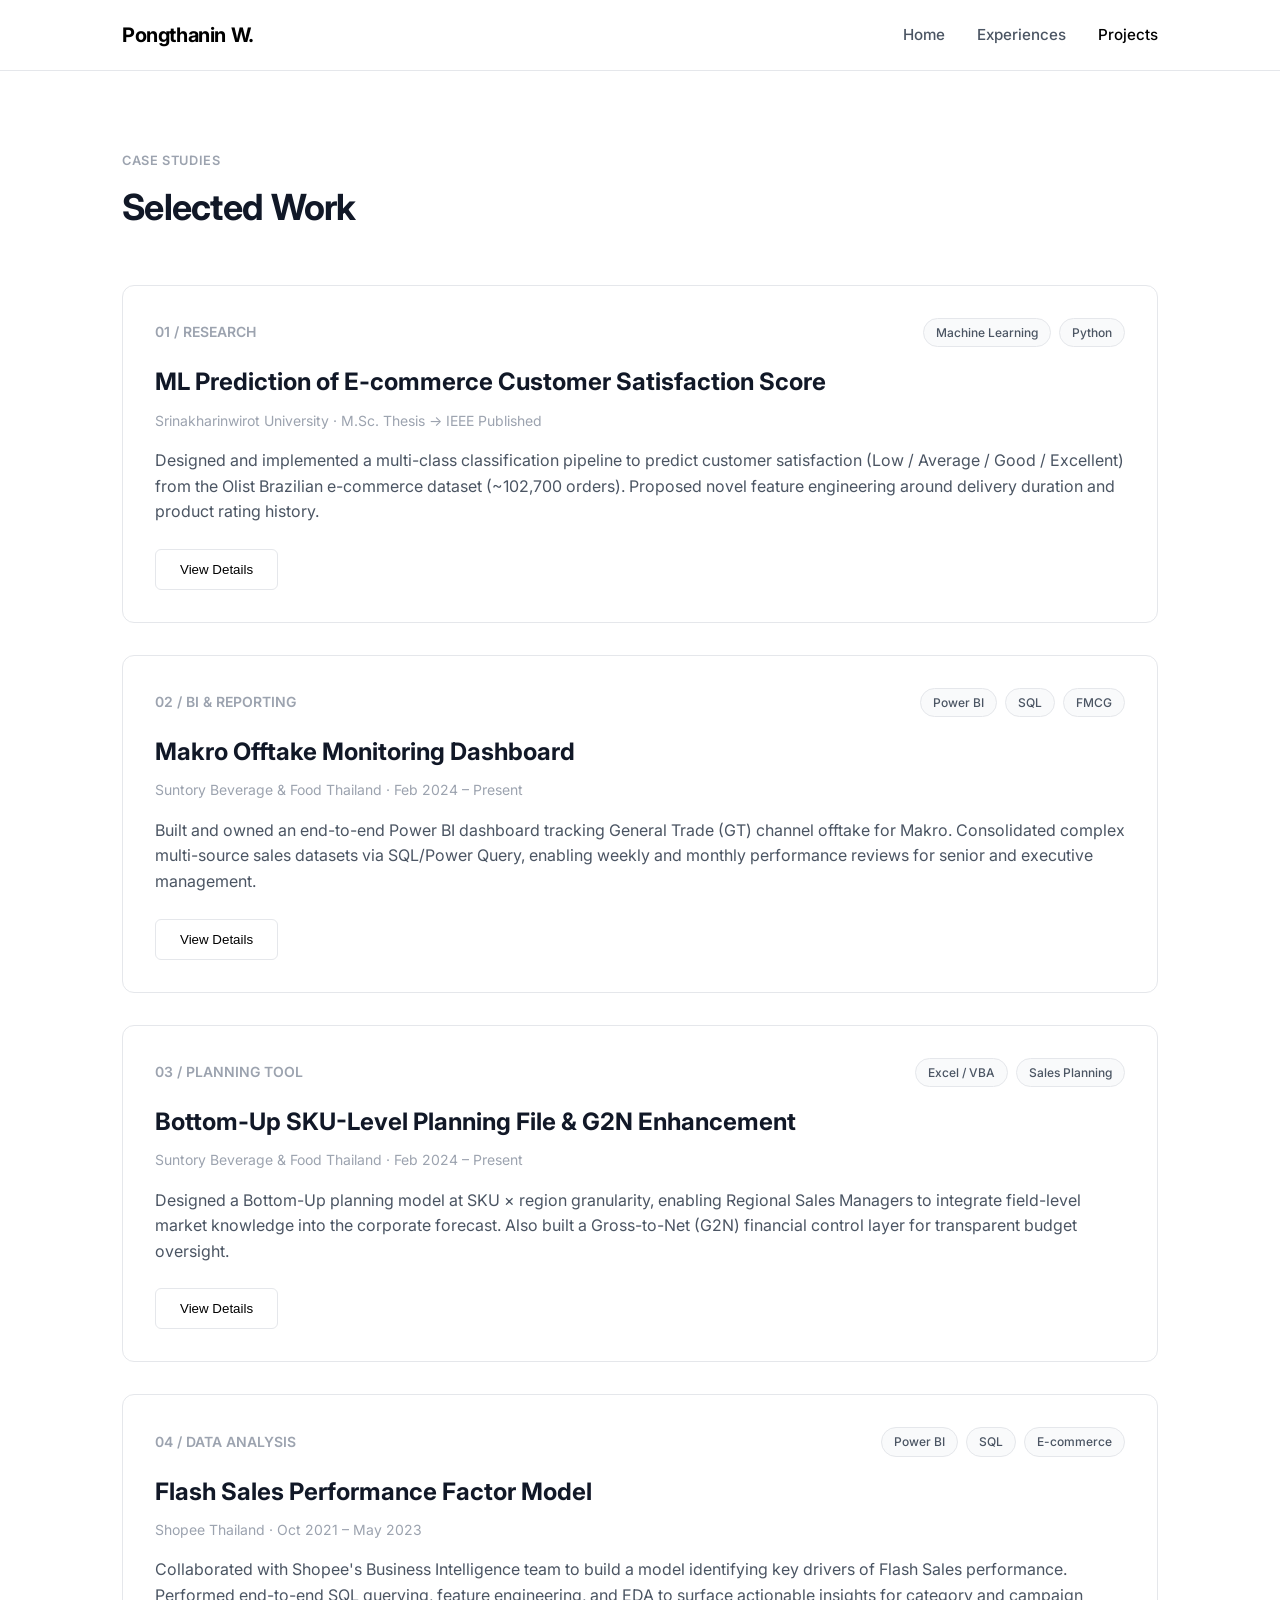
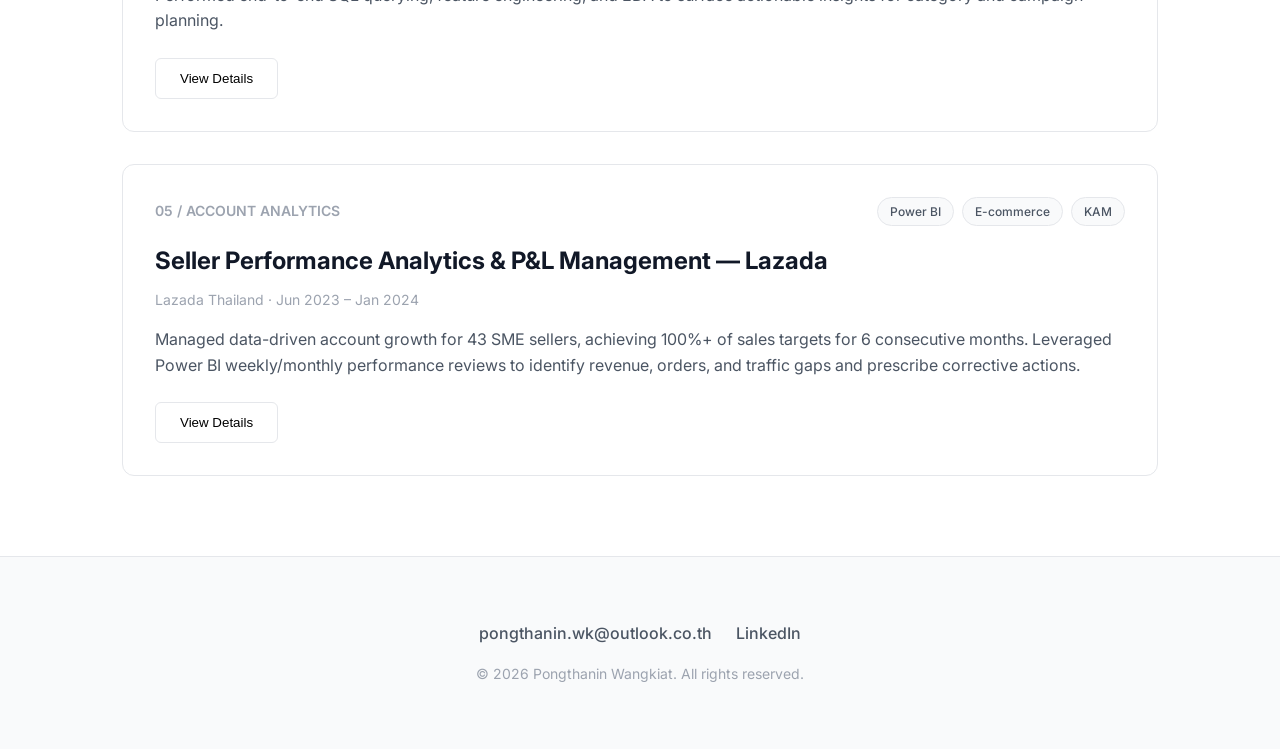
==== projects.html @ 5fe7cf6e "Add files via upload" ====
<!DOCTYPE html>
<html lang="en">
<head>
  <meta charset="UTF-8">
  <meta name="viewport" content="width=device-width, initial-scale=1.0">
  <title>Projects — Pongthanin Wangkiat</title>
  <link rel="stylesheet" href="style.css">
  <style>
    /* Expand/Collapse specific to this page */
    .card-detail {
      display: none;
      border-top: 1px solid var(--border-color);
      padding-top: 1.5rem;
      margin-top: 1.5rem;
      animation: fadeDown 0.3s ease;
    }
    
    .card-detail.open {
      display: block;
    }
    
    @keyframes fadeDown {
      from { opacity: 0; transform: translateY(-10px); }
      to { opacity: 1; transform: translateY(0); }
    }
  </style>
</head>
<body>
  
  <div id="header-container"></div>

  <main class="container">
    <section>
      <span class="section-tag">Case Studies</span>
      <h1 class="section-title">Selected Work</h1>
      
      <div class="grid">
        
        <!-- PROJECT 1 -->
        <div class="card">
          <div class="project-meta">
            <span class="project-number">01 / RESEARCH</span>
            <div class="project-tags">
              <span class="tag">Machine Learning</span>
              <span class="tag">Python</span>
            </div>
          </div>
          <h2 class="project-title">ML Prediction of E-commerce Customer Satisfaction Score</h2>
          <div class="project-subtitle">Srinakharinwirot University · M.Sc. Thesis → IEEE Published</div>
          <p class="project-desc">
            Designed and implemented a multi-class classification pipeline to predict customer satisfaction (Low / Average / Good / Excellent) from the Olist Brazilian e-commerce dataset (~102,700 orders). Proposed novel feature engineering around delivery duration and product rating history.
          </p>
          <button class="btn btn-outline" onclick="toggleProject(this)">View Details</button>
          
          <div class="card-detail">
            <div class="project-metrics">
              <div>
                <div class="metric-label">Best Model — RF Macro F1</div>
                <div class="metric-val">0.32</div>
              </div>
              <div>
                <div class="metric-label">RF Recall — Low Class</div>
                <div class="metric-val">0.43</div>
              </div>
              <div>
                <div class="metric-label">Dataset Size</div>
                <div class="metric-val">102K</div>
              </div>
            </div>
            <ul class="bullet-list">
              <li>Engineered delivery performance, seller & product rating mean/SD features from scratch — top 4 features in RF importance ranking</li>
              <li>Compared RF, K-NN, and Logistic Regression against a baseline (average product rating) — RF outperformed all in every metric</li>
              <li>Applied SMOTE oversampling + RandomUnderSampler + GridSearchCV (StratifiedKFold n=5) to handle severe class imbalance</li>
              <li>Prevented data leakage by computing rating features on train set only, then mapping to test set by seller/product ID</li>
              <li>Published in IEEE; research cited as evidence that delivery duration + rating score are primary satisfaction drivers</li>
            </ul>
          </div>
        </div>

        <!-- PROJECT 2 -->
        <div class="card">
          <div class="project-meta">
            <span class="project-number">02 / BI & REPORTING</span>
            <div class="project-tags">
              <span class="tag">Power BI</span>
              <span class="tag">SQL</span>
              <span class="tag">FMCG</span>
            </div>
          </div>
          <h2 class="project-title">Makro Offtake Monitoring Dashboard</h2>
          <div class="project-subtitle">Suntory Beverage & Food Thailand · Feb 2024 – Present</div>
          <p class="project-desc">
            Built and owned an end-to-end Power BI dashboard tracking General Trade (GT) channel offtake for Makro. Consolidated complex multi-source sales datasets via SQL/Power Query, enabling weekly and monthly performance reviews for senior and executive management.
          </p>
          <button class="btn btn-outline" onclick="toggleProject(this)">View Details</button>
          
          <div class="card-detail">
            <div class="project-metrics">
              <div>
                <div class="metric-label">Forecast Accuracy (Lag 3)</div>
                <div class="metric-val">80.8%</div>
              </div>
              <div>
                <div class="metric-label">Forecast Bias</div>
                <div class="metric-val">−0.94%</div>
              </div>
              <div>
                <div class="metric-label">OSA Improvement</div>
                <div class="metric-val">+4.7pt</div>
              </div>
            </div>
            <ul class="bullet-list">
              <li>Automated SQL/Power Query pipelines to replace manual Excel consolidation, reducing data preparation time significantly</li>
              <li>Dashboard used by Regional Sales Managers to identify offtake gaps and adjust promotional spend in near real-time</li>
              <li>Integrated forecast accuracy and bias KPIs aligned to the 365 promotion calendar and corporate targets</li>
              <li>Bridged sales forecasting with supply chain planning, directly lifting On-Shelf Availability by 4.7 percentage points</li>
            </ul>
          </div>
        </div>

        <!-- PROJECT 3 -->
        <div class="card">
          <div class="project-meta">
            <span class="project-number">03 / PLANNING TOOL</span>
            <div class="project-tags">
              <span class="tag">Excel / VBA</span>
              <span class="tag">Sales Planning</span>
            </div>
          </div>
          <h2 class="project-title">Bottom-Up SKU-Level Planning File & G2N Enhancement</h2>
          <div class="project-subtitle">Suntory Beverage & Food Thailand · Feb 2024 – Present</div>
          <p class="project-desc">
            Designed a Bottom-Up planning model at SKU × region granularity, enabling Regional Sales Managers to integrate field-level market knowledge into the corporate forecast. Also built a Gross-to-Net (G2N) financial control layer for transparent budget oversight.
          </p>
          <button class="btn btn-outline" onclick="toggleProject(this)">View Details</button>
          
          <div class="card-detail">
            <div class="project-metrics">
              <div>
                <div class="metric-label">Scope</div>
                <div class="metric-val">7+</div>
              </div>
              <div>
                <div class="metric-label">Award</div>
                <div class="metric-val">Q3 '24</div>
              </div>
            </div>
            <ul class="bullet-list">
              <li>Replaced manual multi-step Excel processes used by 10+ Regional Managers with a structured, error-resistant planning file</li>
              <li>G2N enhancement provided CFO-level visibility into trade spend, promotional discounts, and net revenue by account</li>
              <li>Standardized the annual and monthly planning cycle cadence across the entire GT commercial team</li>
              <li>Won Best Head Office Support award (Sales Operations & Capability department, Q3 2024) for impact delivered</li>
            </ul>
          </div>
        </div>

        <!-- PROJECT 4 -->
        <div class="card">
          <div class="project-meta">
            <span class="project-number">04 / DATA ANALYSIS</span>
            <div class="project-tags">
              <span class="tag">Power BI</span>
              <span class="tag">SQL</span>
              <span class="tag">E-commerce</span>
            </div>
          </div>
          <h2 class="project-title">Flash Sales Performance Factor Model</h2>
          <div class="project-subtitle">Shopee Thailand · Oct 2021 – May 2023</div>
          <p class="project-desc">
            Collaborated with Shopee's Business Intelligence team to build a model identifying key drivers of Flash Sales performance. Performed end-to-end SQL querying, feature engineering, and EDA to surface actionable insights for category and campaign planning.
          </p>
          <button class="btn btn-outline" onclick="toggleProject(this)">View Details</button>
          
          <div class="card-detail">
            <div class="project-metrics">
              <div>
                <div class="metric-label">Portfolio Managed</div>
                <div class="metric-val">THB 30M</div>
              </div>
              <div>
                <div class="metric-label">AMS Adoption Growth</div>
                <div class="metric-val">+295%</div>
              </div>
            </div>
            <ul class="bullet-list">
              <li>Executed SQL queries on large-scale transaction tables to identify features correlated with Flash Sales GMV uplift</li>
              <li>Applied feature engineering and EDA techniques — identical methodology to academic ML research — in a commercial setting</li>
              <li>Power BI dashboards tracked %GMV, MoM growth, and price grouping for 30 top sellers in the category</li>
              <li>Insights from model directly informed campaign participation strategy and seller negotiation for pricing and assortment</li>
            </ul>
          </div>
        </div>

        <!-- PROJECT 5 -->
        <div class="card">
          <div class="project-meta">
            <span class="project-number">05 / ACCOUNT ANALYTICS</span>
            <div class="project-tags">
              <span class="tag">Power BI</span>
              <span class="tag">E-commerce</span>
              <span class="tag">KAM</span>
            </div>
          </div>
          <h2 class="project-title">Seller Performance Analytics & P&L Management — Lazada</h2>
          <div class="project-subtitle">Lazada Thailand · Jun 2023 – Jan 2024</div>
          <p class="project-desc">
            Managed data-driven account growth for 43 SME sellers, achieving 100%+ of sales targets for 6 consecutive months. Leveraged Power BI weekly/monthly performance reviews to identify revenue, orders, and traffic gaps and prescribe corrective actions.
          </p>
          <button class="btn btn-outline" onclick="toggleProject(this)">View Details</button>
          
          <div class="card-detail">
            <div class="project-metrics">
              <div>
                <div class="metric-label">Sales Target Achievement</div>
                <div class="metric-val">100%+</div>
              </div>
              <div>
                <div class="metric-label">Sellers Managed</div>
                <div class="metric-val">43</div>
              </div>
            </div>
            <ul class="bullet-list">
              <li>Analyzed P&L, revenue, and gross margin per seller; translated complex data into prioritized action plans for account growth</li>
              <li>Used Power BI dashboards to evaluate seller performance weekly and monthly, sharing data-backed recommendations</li>
              <li>Planned YoY growth, campaign adoption, and advertising investment allocations using data-driven approach</li>
              <li>Supported sellers on channel optimization, audience targeting, and budget allocation based on analytical insights</li>
            </ul>
          </div>
        </div>

      </div>
    </section>
  </main>

  <div id="footer-container"></div>

  <script src="script.js"></script>
  <script>
    function toggleProject(btn) {
      const detail = btn.nextElementSibling;
      const isOpen = detail.classList.toggle('open');
      btn.textContent = isOpen ? 'Hide Details' : 'View Details';
    }
  </script>
</body>
</html>
---- style.css ----
@import url('https://fonts.googleapis.com/css2?family=Inter:wght@300;400;500;600;700&display=swap');

:root {
  --bg-color: #ffffff;
  --bg-secondary: #f9fafb;
  --text-primary: #111827;
  --text-secondary: #4b5563;
  --text-muted: #9ca3af;
  --border-color: #e5e7eb;
  --accent-color: #000000;
  --accent-hover: #374151;
  --shadow-sm: 0 1px 2px 0 rgba(0, 0, 0, 0.05);
  --shadow-md: 0 4px 6px -1px rgba(0, 0, 0, 0.1), 0 2px 4px -1px rgba(0, 0, 0, 0.06);
  --shadow-lg: 0 10px 15px -3px rgba(0, 0, 0, 0.1), 0 4px 6px -2px rgba(0, 0, 0, 0.05);
}

* {
  box-sizing: border-box;
  margin: 0;
  padding: 0;
}

body {
  font-family: 'Inter', sans-serif;
  background-color: var(--bg-color);
  color: var(--text-primary);
  line-height: 1.6;
  -webkit-font-smoothing: antialiased;
}

.container {
  max-width: 1100px;
  margin: 0 auto;
  padding: 0 2rem;
}

/* Header */
header {
  border-bottom: 1px solid var(--border-color);
  background-color: rgba(255, 255, 255, 0.9);
  backdrop-filter: blur(8px);
  position: sticky;
  top: 0;
  z-index: 100;
}

nav {
  display: flex;
  justify-content: space-between;
  align-items: center;
  height: 70px;
}

.logo {
  font-weight: 700;
  font-size: 1.25rem;
  text-decoration: none;
  color: var(--accent-color);
  letter-spacing: -0.02em;
}

.nav-links {
  display: flex;
  gap: 2rem;
}

.nav-links a {
  text-decoration: none;
  color: var(--text-secondary);
  font-weight: 500;
  font-size: 0.95rem;
  transition: color 0.2s ease;
}

.nav-links a:hover, .nav-links a.active {
  color: var(--accent-color);
}

/* Base Sections */
section {
  padding: 5rem 0;
}

.section-tag {
  font-size: 0.8rem;
  font-weight: 600;
  text-transform: uppercase;
  letter-spacing: 0.05em;
  color: var(--text-muted);
  margin-bottom: 0.5rem;
  display: block;
}

.section-title {
  font-size: 2.25rem;
  font-weight: 700;
  margin-bottom: 3rem;
  letter-spacing: -0.02em;
}

/* Cards & Layout */
.grid {
  display: grid;
  gap: 2rem;
}

.card {
  background-color: var(--bg-color);
  border: 1px solid var(--border-color);
  border-radius: 12px;
  padding: 2rem;
  transition: transform 0.2s ease, box-shadow 0.2s ease, border-color 0.2s ease;
}

.card:hover {
  transform: translateY(-4px);
  box-shadow: var(--shadow-md);
  border-color: var(--text-muted);
}

/* Utility */
.text-center { text-align: center; }
.mt-2 { margin-top: 0.5rem; }
.mt-4 { margin-top: 1rem; }
.mb-2 { margin-bottom: 0.5rem; }
.mb-4 { margin-bottom: 1rem; }
.mb-8 { margin-bottom: 2rem; }
.text-muted { color: var(--text-muted); }

/* Buttons & Tags */
.btn {
  display: inline-block;
  padding: 0.75rem 1.5rem;
  border-radius: 6px;
  font-weight: 500;
  text-decoration: none;
  transition: all 0.2s ease;
  cursor: pointer;
}

.btn-primary {
  background-color: var(--accent-color);
  color: #ffffff;
  border: 1px solid var(--accent-color);
}

.btn-primary:hover {
  background-color: var(--accent-hover);
  border-color: var(--accent-hover);
}

.btn-outline {
  background-color: transparent;
  color: var(--accent-color);
  border: 1px solid var(--border-color);
}

.btn-outline:hover {
  border-color: var(--accent-color);
  background-color: var(--bg-secondary);
}

.tag {
  display: inline-block;
  padding: 0.25rem 0.75rem;
  border-radius: 9999px;
  background-color: var(--bg-secondary);
  border: 1px solid var(--border-color);
  font-size: 0.75rem;
  font-weight: 500;
  color: var(--text-secondary);
}

/* Hero Section */
.hero {
  padding: 8rem 0;
  text-align: center;
}

.hero h1 {
  font-size: clamp(3rem, 5vw, 4.5rem);
  font-weight: 800;
  letter-spacing: -0.04em;
  margin-bottom: 1.5rem;
  line-height: 1.1;
}

.hero p {
  font-size: 1.125rem;
  color: var(--text-secondary);
  max-width: 600px;
  margin: 0 auto 2.5rem;
}

.stats-grid {
  display: grid;
  grid-template-columns: repeat(auto-fit, minmax(200px, 1fr));
  gap: 1.5rem;
  margin-top: 4rem;
}

.stat-box {
  padding: 2rem;
  background: var(--bg-secondary);
  border-radius: 12px;
  border: 1px solid var(--border-color);
  text-align: center;
}

.stat-num {
  font-size: 2.5rem;
  font-weight: 700;
  color: var(--accent-color);
  line-height: 1;
  margin-bottom: 0.5rem;
}

.stat-label {
  font-size: 0.875rem;
  color: var(--text-secondary);
  font-weight: 500;
}

/* Timeline & Experience */
.timeline {
  display: flex;
  flex-direction: column;
  gap: 2rem;
}

.timeline-item {
  display: flex;
  gap: 1.5rem;
}

.timeline-line {
  display: flex;
  flex-direction: column;
  align-items: center;
}

.timeline-dot {
  width: 12px;
  height: 12px;
  border-radius: 50%;
  background-color: var(--accent-color);
  border: 2px solid var(--bg-color);
  box-shadow: 0 0 0 2px var(--border-color);
}

.timeline-content {
  padding-bottom: 2rem;
  border-bottom: 1px solid var(--border-color);
  flex: 1;
}

.timeline-item:last-child .timeline-content {
  border-bottom: none;
}

.timeline-date {
  font-size: 0.875rem;
  font-weight: 600;
  color: var(--text-muted);
  margin-bottom: 0.5rem;
}

.timeline-title {
  font-size: 1.25rem;
  font-weight: 700;
  color: var(--text-primary);
  margin-bottom: 0.25rem;
}

.timeline-org {
  font-size: 1rem;
  color: var(--text-secondary);
  margin-bottom: 1rem;
}

.bullet-list {
  list-style-type: none;
}

.bullet-list li {
  position: relative;
  padding-left: 1.5rem;
  margin-bottom: 0.5rem;
  color: var(--text-secondary);
}

.bullet-list li::before {
  content: '→';
  position: absolute;
  left: 0;
  color: var(--text-muted);
}

/* Projects */
.project-meta {
  display: flex;
  align-items: center;
  justify-content: space-between;
  margin-bottom: 1rem;
}

.project-number {
  font-size: 0.875rem;
  font-weight: 600;
  color: var(--text-muted);
}

.project-tags {
  display: flex;
  gap: 0.5rem;
  flex-wrap: wrap;
}

.project-title {
  font-size: 1.5rem;
  font-weight: 700;
  margin-bottom: 0.5rem;
}

.project-subtitle {
  font-size: 0.875rem;
  color: var(--text-muted);
  margin-bottom: 1rem;
}

.project-desc {
  color: var(--text-secondary);
  margin-bottom: 1.5rem;
}

.project-metrics {
  display: grid;
  grid-template-columns: repeat(auto-fit, minmax(150px, 1fr));
  gap: 1rem;
  margin-bottom: 1.5rem;
  padding: 1rem;
  background: var(--bg-secondary);
  border-radius: 8px;
}

.metric-label {
  font-size: 0.75rem;
  text-transform: uppercase;
  color: var(--text-muted);
  letter-spacing: 0.05em;
  margin-bottom: 0.25rem;
}

.metric-val {
  font-size: 1.125rem;
  font-weight: 700;
  color: var(--accent-color);
}

/* Skills */
.skill-group {
  margin-bottom: 2rem;
}

.skill-category {
  font-size: 0.875rem;
  font-weight: 600;
  text-transform: uppercase;
  color: var(--text-muted);
  margin-bottom: 1rem;
  border-bottom: 1px solid var(--border-color);
  padding-bottom: 0.5rem;
}

.skill-row {
  display: flex;
  justify-content: space-between;
  align-items: center;
  margin-bottom: 0.75rem;
}

.skill-name {
  font-size: 0.875rem;
  font-weight: 500;
  color: var(--text-secondary);
}

.skill-bar-wrapper {
  width: 50%;
  height: 6px;
  background-color: var(--bg-secondary);
  border-radius: 9999px;
  overflow: hidden;
}

.skill-bar-fill {
  height: 100%;
  background-color: var(--text-muted);
  border-radius: 9999px;
  transition: width 1s ease-in-out;
}

/* Footer */
footer {
  padding: 4rem 0;
  border-top: 1px solid var(--border-color);
  background-color: var(--bg-secondary);
  color: var(--text-secondary);
  text-align: center;
}

.footer-content {
  display: flex;
  flex-direction: column;
  align-items: center;
  gap: 1rem;
}

.footer-social {
  display: flex;
  gap: 1.5rem;
}

.footer-social a {
  color: var(--text-secondary);
  text-decoration: none;
  font-weight: 500;
  transition: color 0.2s ease;
}

.footer-social a:hover {
  color: var(--accent-color);
}
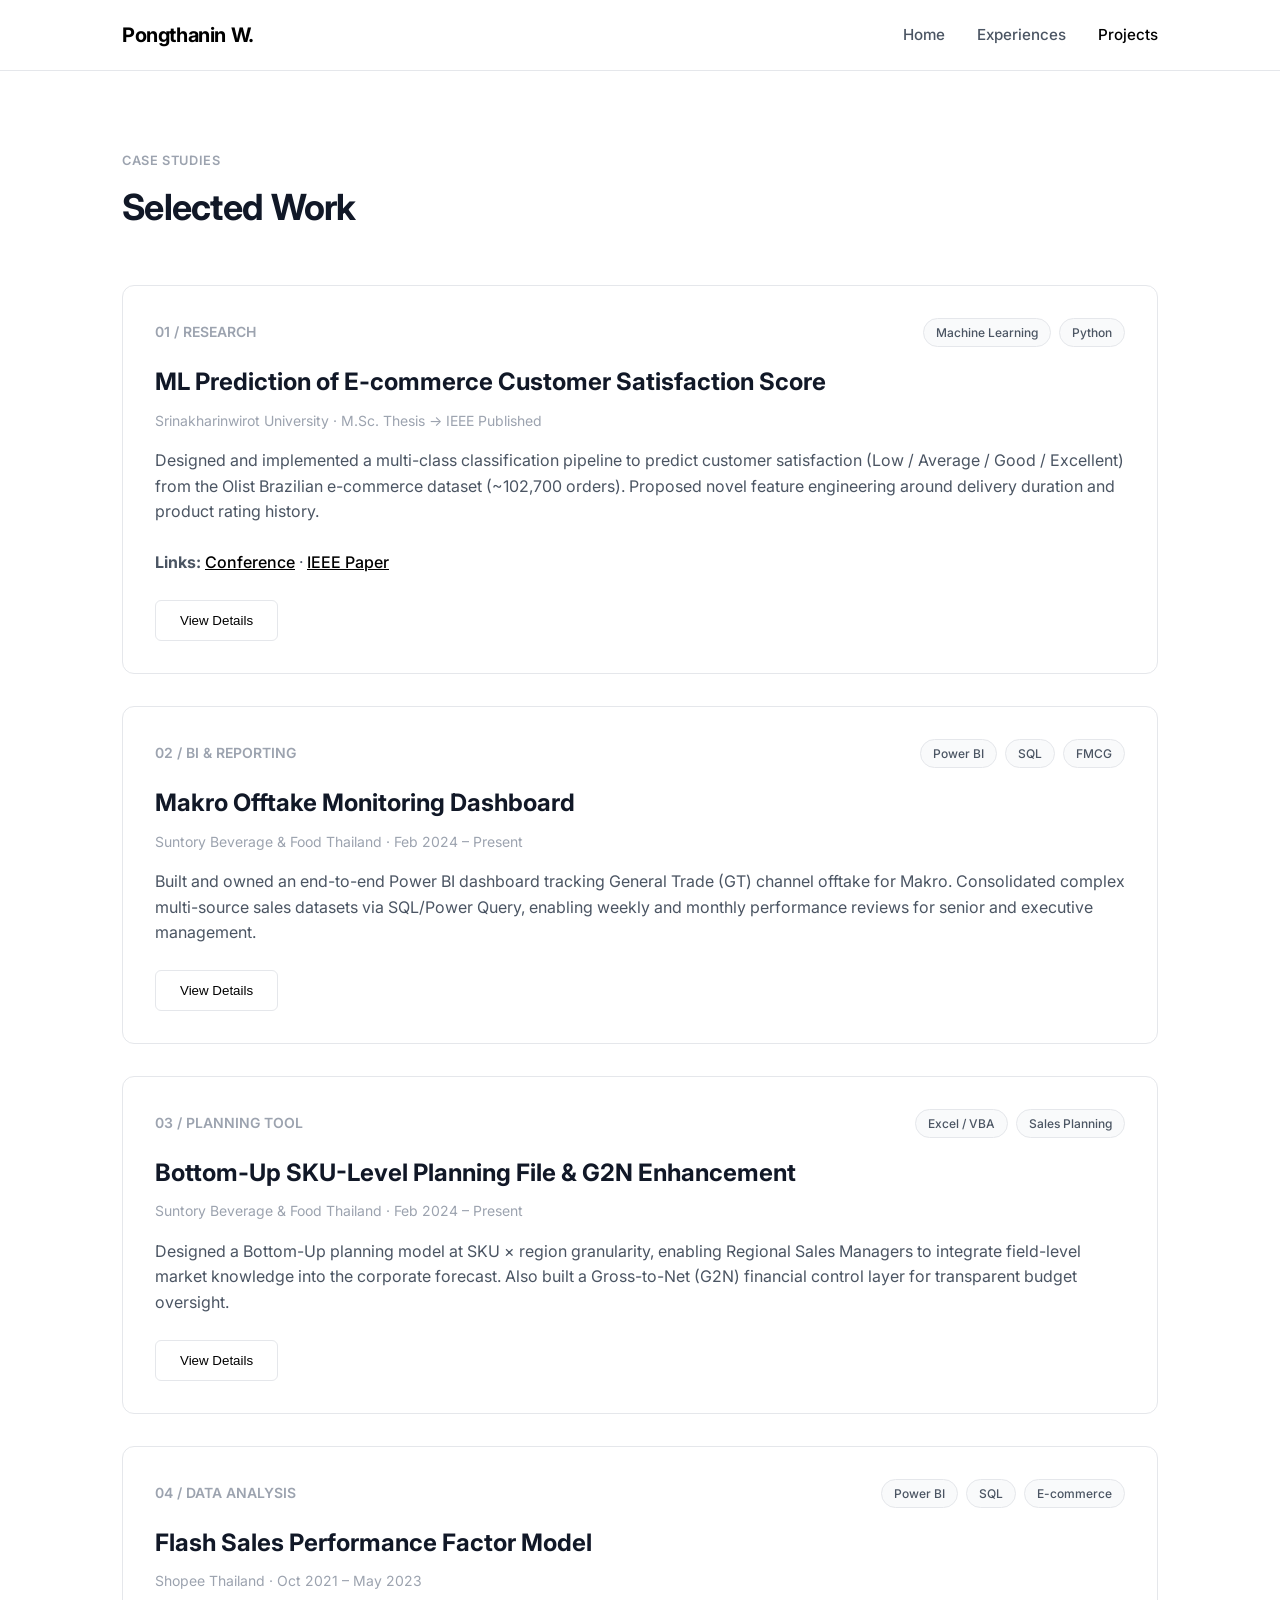
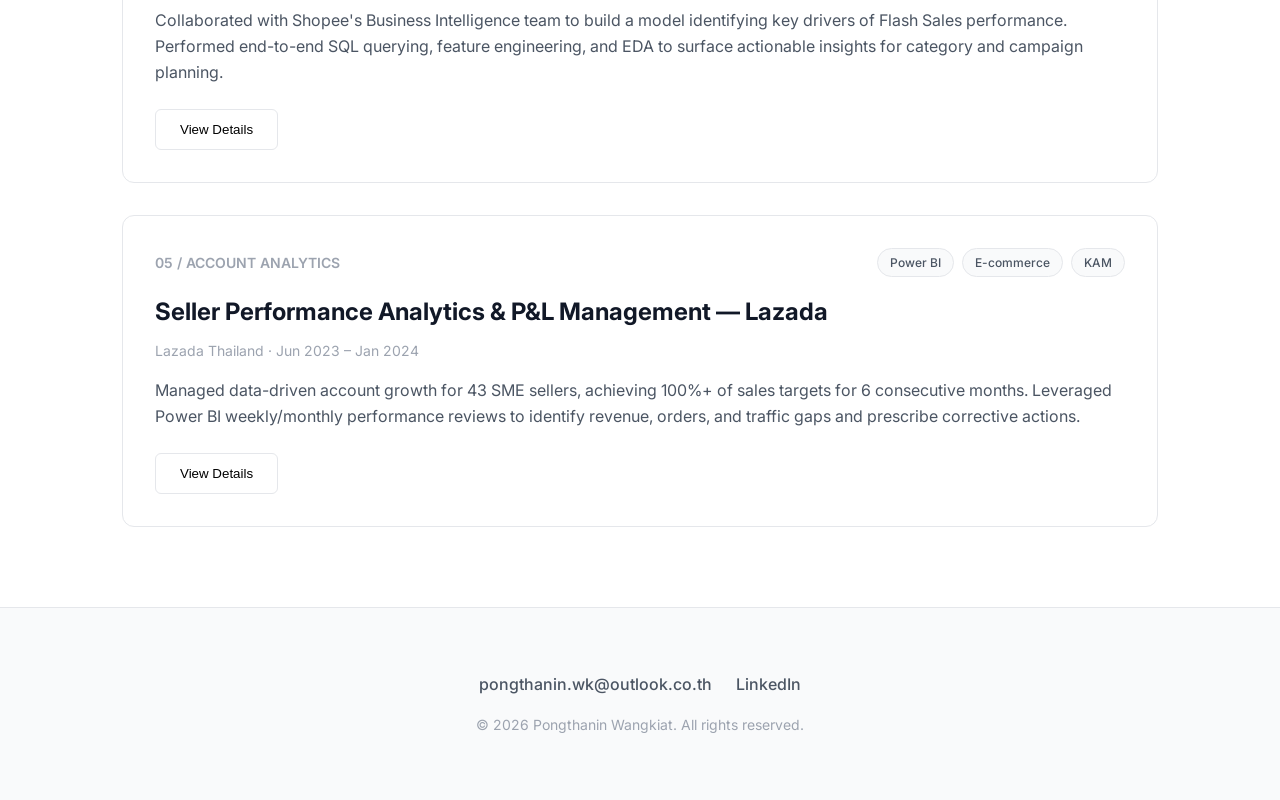
==== commit 8087c224: "Add files via upload" ====
--- a/projects.html
+++ b/projects.html
@@ -1,5 +1,6 @@
 <!DOCTYPE html>
 <html lang="en">
+
 <head>
   <meta charset="UTF-8">
   <meta name="viewport" content="width=device-width, initial-scale=1.0">
@@ -14,28 +15,36 @@
       margin-top: 1.5rem;
       animation: fadeDown 0.3s ease;
     }
-    
+
     .card-detail.open {
       display: block;
     }
-    
+
     @keyframes fadeDown {
-      from { opacity: 0; transform: translateY(-10px); }
-      to { opacity: 1; transform: translateY(0); }
+      from {
+        opacity: 0;
+        transform: translateY(-10px);
+      }
+
+      to {
+        opacity: 1;
+        transform: translateY(0);
+      }
     }
   </style>
 </head>
+
 <body>
-  
+
   <div id="header-container"></div>
 
   <main class="container">
     <section>
       <span class="section-tag">Case Studies</span>
       <h1 class="section-title">Selected Work</h1>
-      
+
       <div class="grid">
-        
+
         <!-- PROJECT 1 -->
         <div class="card">
           <div class="project-meta">
@@ -48,10 +57,18 @@
           <h2 class="project-title">ML Prediction of E-commerce Customer Satisfaction Score</h2>
           <div class="project-subtitle">Srinakharinwirot University · M.Sc. Thesis → IEEE Published</div>
           <p class="project-desc">
-            Designed and implemented a multi-class classification pipeline to predict customer satisfaction (Low / Average / Good / Excellent) from the Olist Brazilian e-commerce dataset (~102,700 orders). Proposed novel feature engineering around delivery duration and product rating history.
-          </p>
-          <button class="btn btn-outline" onclick="toggleProject(this)">View Details</button>
-          
+            Designed and implemented a multi-class classification pipeline to predict customer satisfaction (Low /
+            Average / Good / Excellent) from the Olist Brazilian e-commerce dataset (~102,700 orders). Proposed novel
+            feature engineering around delivery duration and product rating history.
+            <br><br>
+            <strong>Links:</strong>
+            <a href="https://icbir.tni.ac.th/2023/" target="_blank"
+              style="color: var(--accent-color); font-weight: 500; text-decoration: underline;">Conference</a> ·
+            <a href="https://ieeexplore.ieee.org/document/10147542/metrics#metrics" target="_blank"
+              style="color: var(--accent-color); font-weight: 500; text-decoration: underline;">IEEE Paper</a>
+          </p>
+          <button class="btn btn-outline" onclick="toggleProject(this)">View Details</button>
+
           <div class="card-detail">
             <div class="project-metrics">
               <div>
@@ -68,11 +85,16 @@
               </div>
             </div>
             <ul class="bullet-list">
-              <li>Engineered delivery performance, seller & product rating mean/SD features from scratch — top 4 features in RF importance ranking</li>
-              <li>Compared RF, K-NN, and Logistic Regression against a baseline (average product rating) — RF outperformed all in every metric</li>
-              <li>Applied SMOTE oversampling + RandomUnderSampler + GridSearchCV (StratifiedKFold n=5) to handle severe class imbalance</li>
-              <li>Prevented data leakage by computing rating features on train set only, then mapping to test set by seller/product ID</li>
-              <li>Published in IEEE; research cited as evidence that delivery duration + rating score are primary satisfaction drivers</li>
+              <li>Engineered delivery performance, seller & product rating mean/SD features from scratch — top 4
+                features in RF importance ranking</li>
+              <li>Compared RF, K-NN, and Logistic Regression against a baseline (average product rating) — RF
+                outperformed all in every metric</li>
+              <li>Applied SMOTE oversampling + RandomUnderSampler + GridSearchCV (StratifiedKFold n=5) to handle severe
+                class imbalance</li>
+              <li>Prevented data leakage by computing rating features on train set only, then mapping to test set by
+                seller/product ID</li>
+              <li>Published in IEEE; research cited as evidence that delivery duration + rating score are primary
+                satisfaction drivers</li>
             </ul>
           </div>
         </div>
@@ -90,10 +112,12 @@
           <h2 class="project-title">Makro Offtake Monitoring Dashboard</h2>
           <div class="project-subtitle">Suntory Beverage & Food Thailand · Feb 2024 – Present</div>
           <p class="project-desc">
-            Built and owned an end-to-end Power BI dashboard tracking General Trade (GT) channel offtake for Makro. Consolidated complex multi-source sales datasets via SQL/Power Query, enabling weekly and monthly performance reviews for senior and executive management.
-          </p>
-          <button class="btn btn-outline" onclick="toggleProject(this)">View Details</button>
-          
+            Built and owned an end-to-end Power BI dashboard tracking General Trade (GT) channel offtake for Makro.
+            Consolidated complex multi-source sales datasets via SQL/Power Query, enabling weekly and monthly
+            performance reviews for senior and executive management.
+          </p>
+          <button class="btn btn-outline" onclick="toggleProject(this)">View Details</button>
+
           <div class="card-detail">
             <div class="project-metrics">
               <div>
@@ -110,10 +134,14 @@
               </div>
             </div>
             <ul class="bullet-list">
-              <li>Automated SQL/Power Query pipelines to replace manual Excel consolidation, reducing data preparation time significantly</li>
-              <li>Dashboard used by Regional Sales Managers to identify offtake gaps and adjust promotional spend in near real-time</li>
-              <li>Integrated forecast accuracy and bias KPIs aligned to the 365 promotion calendar and corporate targets</li>
-              <li>Bridged sales forecasting with supply chain planning, directly lifting On-Shelf Availability by 4.7 percentage points</li>
+              <li>Automated SQL/Power Query pipelines to replace manual Excel consolidation, reducing data preparation
+                time significantly</li>
+              <li>Dashboard used by Regional Sales Managers to identify offtake gaps and adjust promotional spend in
+                near real-time</li>
+              <li>Integrated forecast accuracy and bias KPIs aligned to the 365 promotion calendar and corporate targets
+              </li>
+              <li>Bridged sales forecasting with supply chain planning, directly lifting On-Shelf Availability by 4.7
+                percentage points</li>
             </ul>
           </div>
         </div>
@@ -130,10 +158,12 @@
           <h2 class="project-title">Bottom-Up SKU-Level Planning File & G2N Enhancement</h2>
           <div class="project-subtitle">Suntory Beverage & Food Thailand · Feb 2024 – Present</div>
           <p class="project-desc">
-            Designed a Bottom-Up planning model at SKU × region granularity, enabling Regional Sales Managers to integrate field-level market knowledge into the corporate forecast. Also built a Gross-to-Net (G2N) financial control layer for transparent budget oversight.
-          </p>
-          <button class="btn btn-outline" onclick="toggleProject(this)">View Details</button>
-          
+            Designed a Bottom-Up planning model at SKU × region granularity, enabling Regional Sales Managers to
+            integrate field-level market knowledge into the corporate forecast. Also built a Gross-to-Net (G2N)
+            financial control layer for transparent budget oversight.
+          </p>
+          <button class="btn btn-outline" onclick="toggleProject(this)">View Details</button>
+
           <div class="card-detail">
             <div class="project-metrics">
               <div>
@@ -146,10 +176,13 @@
               </div>
             </div>
             <ul class="bullet-list">
-              <li>Replaced manual multi-step Excel processes used by 10+ Regional Managers with a structured, error-resistant planning file</li>
-              <li>G2N enhancement provided CFO-level visibility into trade spend, promotional discounts, and net revenue by account</li>
+              <li>Replaced manual multi-step Excel processes used by 10+ Regional Managers with a structured,
+                error-resistant planning file</li>
+              <li>G2N enhancement provided CFO-level visibility into trade spend, promotional discounts, and net revenue
+                by account</li>
               <li>Standardized the annual and monthly planning cycle cadence across the entire GT commercial team</li>
-              <li>Won Best Head Office Support award (Sales Operations & Capability department, Q3 2024) for impact delivered</li>
+              <li>Won Best Head Office Support award (Sales Operations & Capability department, Q3 2024) for impact
+                delivered</li>
             </ul>
           </div>
         </div>
@@ -167,10 +200,12 @@
           <h2 class="project-title">Flash Sales Performance Factor Model</h2>
           <div class="project-subtitle">Shopee Thailand · Oct 2021 – May 2023</div>
           <p class="project-desc">
-            Collaborated with Shopee's Business Intelligence team to build a model identifying key drivers of Flash Sales performance. Performed end-to-end SQL querying, feature engineering, and EDA to surface actionable insights for category and campaign planning.
-          </p>
-          <button class="btn btn-outline" onclick="toggleProject(this)">View Details</button>
-          
+            Collaborated with Shopee's Business Intelligence team to build a model identifying key drivers of Flash
+            Sales performance. Performed end-to-end SQL querying, feature engineering, and EDA to surface actionable
+            insights for category and campaign planning.
+          </p>
+          <button class="btn btn-outline" onclick="toggleProject(this)">View Details</button>
+
           <div class="card-detail">
             <div class="project-metrics">
               <div>
@@ -183,10 +218,14 @@
               </div>
             </div>
             <ul class="bullet-list">
-              <li>Executed SQL queries on large-scale transaction tables to identify features correlated with Flash Sales GMV uplift</li>
-              <li>Applied feature engineering and EDA techniques — identical methodology to academic ML research — in a commercial setting</li>
-              <li>Power BI dashboards tracked %GMV, MoM growth, and price grouping for 30 top sellers in the category</li>
-              <li>Insights from model directly informed campaign participation strategy and seller negotiation for pricing and assortment</li>
+              <li>Executed SQL queries on large-scale transaction tables to identify features correlated with Flash
+                Sales GMV uplift</li>
+              <li>Applied feature engineering and EDA techniques — identical methodology to academic ML research — in a
+                commercial setting</li>
+              <li>Power BI dashboards tracked %GMV, MoM growth, and price grouping for 30 top sellers in the category
+              </li>
+              <li>Insights from model directly informed campaign participation strategy and seller negotiation for
+                pricing and assortment</li>
             </ul>
           </div>
         </div>
@@ -204,10 +243,12 @@
           <h2 class="project-title">Seller Performance Analytics & P&L Management — Lazada</h2>
           <div class="project-subtitle">Lazada Thailand · Jun 2023 – Jan 2024</div>
           <p class="project-desc">
-            Managed data-driven account growth for 43 SME sellers, achieving 100%+ of sales targets for 6 consecutive months. Leveraged Power BI weekly/monthly performance reviews to identify revenue, orders, and traffic gaps and prescribe corrective actions.
-          </p>
-          <button class="btn btn-outline" onclick="toggleProject(this)">View Details</button>
-          
+            Managed data-driven account growth for 43 SME sellers, achieving 100%+ of sales targets for 6 consecutive
+            months. Leveraged Power BI weekly/monthly performance reviews to identify revenue, orders, and traffic gaps
+            and prescribe corrective actions.
+          </p>
+          <button class="btn btn-outline" onclick="toggleProject(this)">View Details</button>
+
           <div class="card-detail">
             <div class="project-metrics">
               <div>
@@ -220,10 +261,14 @@
               </div>
             </div>
             <ul class="bullet-list">
-              <li>Analyzed P&L, revenue, and gross margin per seller; translated complex data into prioritized action plans for account growth</li>
-              <li>Used Power BI dashboards to evaluate seller performance weekly and monthly, sharing data-backed recommendations</li>
-              <li>Planned YoY growth, campaign adoption, and advertising investment allocations using data-driven approach</li>
-              <li>Supported sellers on channel optimization, audience targeting, and budget allocation based on analytical insights</li>
+              <li>Analyzed P&L, revenue, and gross margin per seller; translated complex data into prioritized action
+                plans for account growth</li>
+              <li>Used Power BI dashboards to evaluate seller performance weekly and monthly, sharing data-backed
+                recommendations</li>
+              <li>Planned YoY growth, campaign adoption, and advertising investment allocations using data-driven
+                approach</li>
+              <li>Supported sellers on channel optimization, audience targeting, and budget allocation based on
+                analytical insights</li>
             </ul>
           </div>
         </div>
@@ -243,4 +288,5 @@
     }
   </script>
 </body>
-</html>
+
+</html>
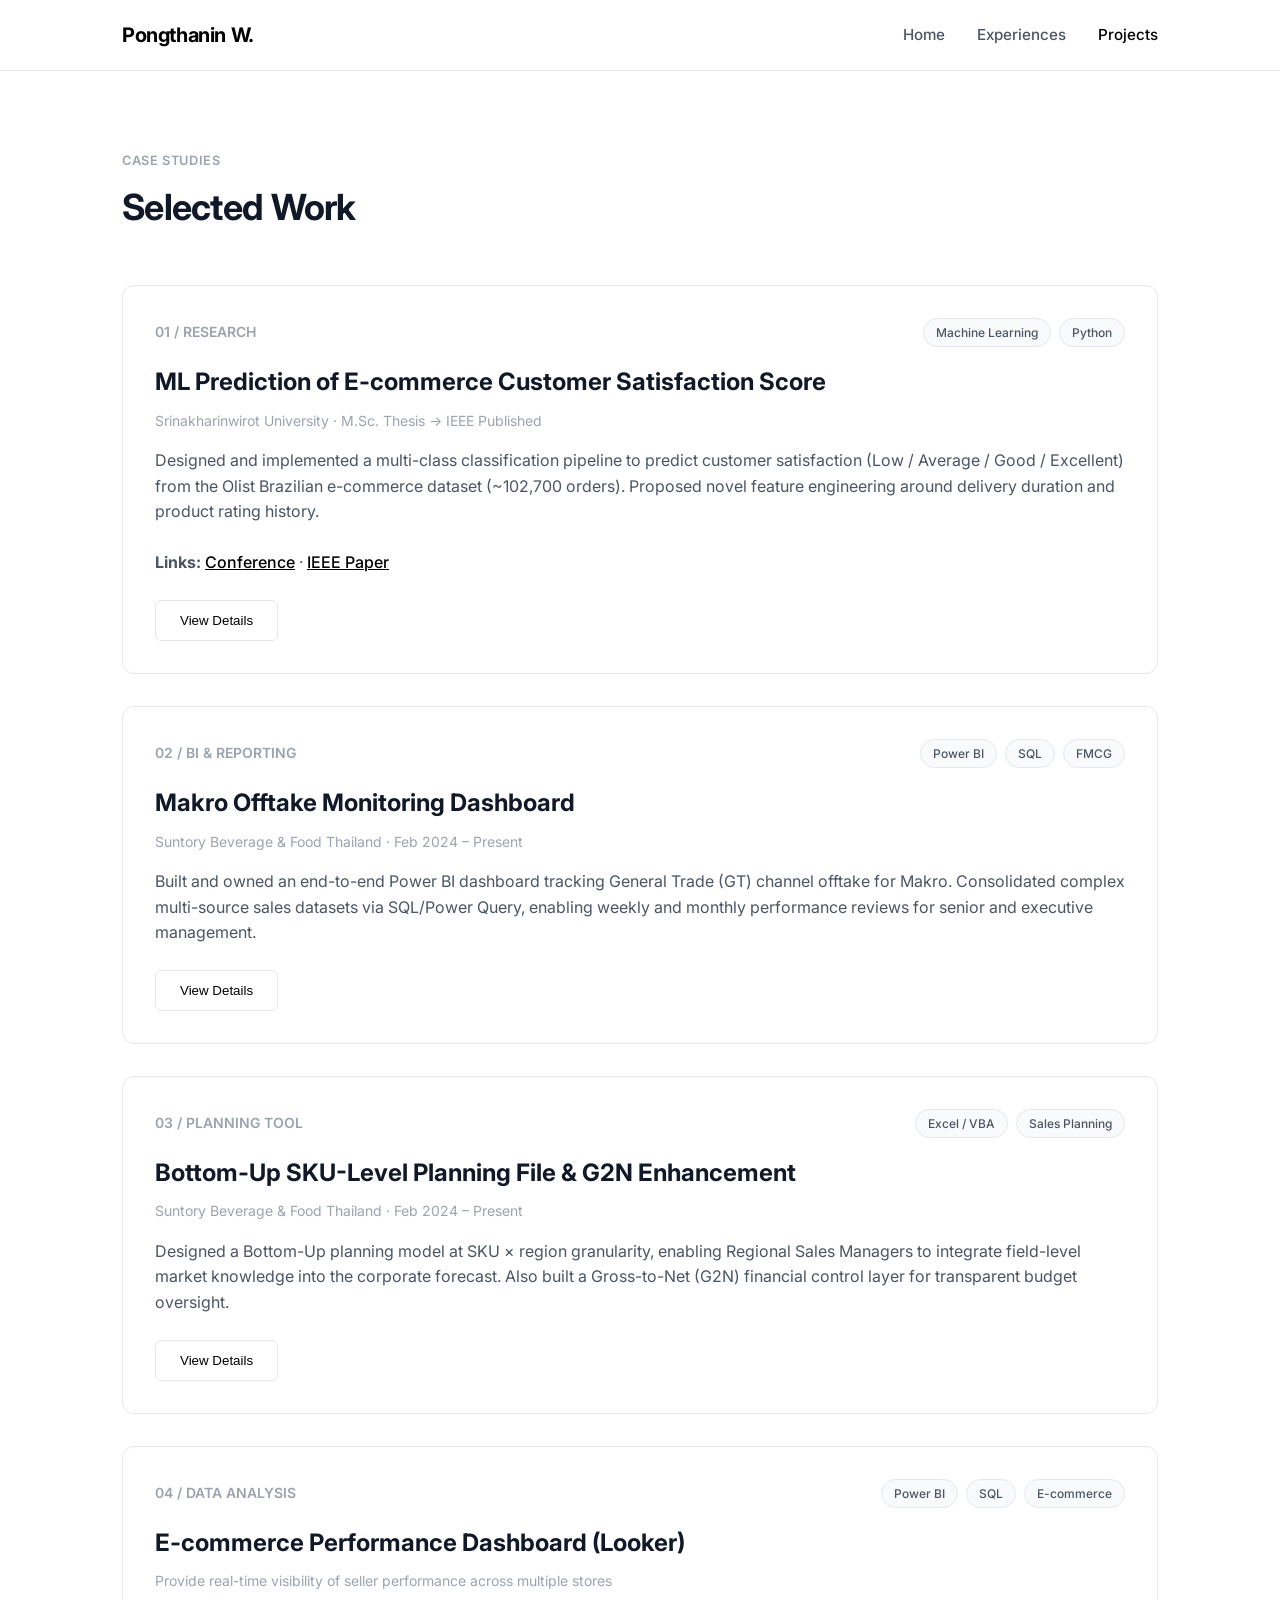
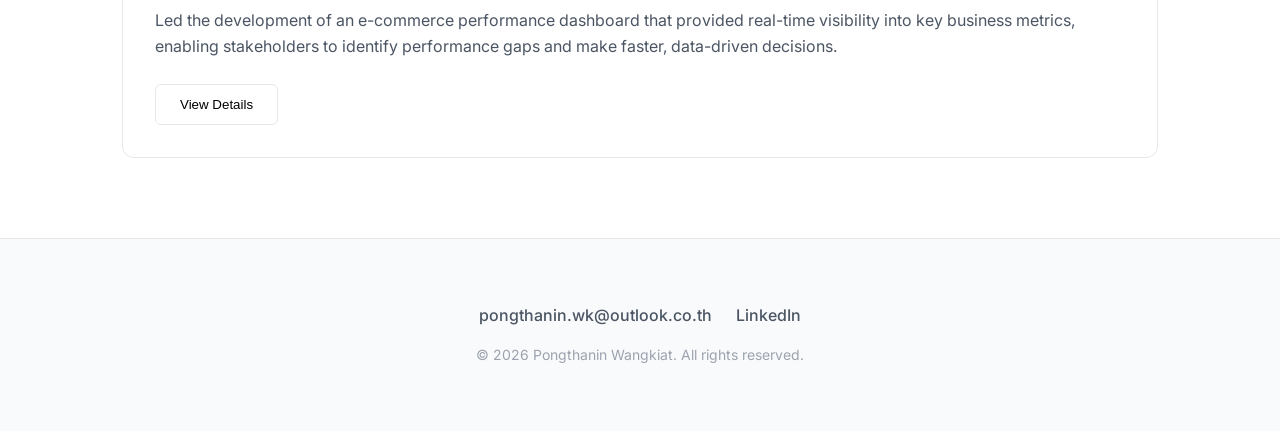
==== commit 32e963a1: "Update projects.html Add pic" ====
--- a/projects.html
+++ b/projects.html
@@ -70,6 +70,7 @@
           <button class="btn btn-outline" onclick="toggleProject(this)">View Details</button>
 
           <div class="card-detail">
+            <!-- Browser Mockup Dashboard Screenshot Placeholder -->
             <div class="project-metrics">
               <div>
                 <div class="metric-label">Best Model — RF Macro F1</div>
@@ -119,6 +120,20 @@
           <button class="btn btn-outline" onclick="toggleProject(this)">View Details</button>
 
           <div class="card-detail">
+            <!-- Browser Mockup Dashboard Screenshot Placeholder -->
+            <div class="browser-mockup">
+              <div class="browser-header">
+                <div class="browser-dot close"></div>
+                <div class="browser-dot minify"></div>
+                <div class="browser-dot expand"></div>
+                <div class="browser-address-bar">portfolio.local/makro-offtake-dashboard</div>
+              </div>
+              <div class="browser-content">
+                <div class="image-placeholder">
+                  <img src="A1.jpg" alt="Bi report dashboard">
+                </div>
+              </div>
+            </div>
             <div class="project-metrics">
               <div>
                 <div class="metric-label">Forecast Accuracy (Lag 3)</div>
@@ -165,6 +180,20 @@
           <button class="btn btn-outline" onclick="toggleProject(this)">View Details</button>
 
           <div class="card-detail">
+            <!-- Browser Mockup Dashboard Screenshot Placeholder -->
+            <div class="browser-mockup">
+              <div class="browser-header">
+                <div class="browser-dot close"></div>
+                <div class="browser-dot minify"></div>
+                <div class="browser-dot expand"></div>
+                <div class="browser-address-bar">portfolio.local/sku-planning-tool</div>
+              </div>
+              <div class="browser-content">
+                <div class="image-placeholder">
+                  <img src="A3.jpg" alt="Sales performance dashboard">
+                </div>
+              </div>
+            </div>
             <div class="project-metrics">
               <div>
                 <div class="metric-label">Scope</div>
@@ -197,82 +226,47 @@
               <span class="tag">E-commerce</span>
             </div>
           </div>
-          <h2 class="project-title">Flash Sales Performance Factor Model</h2>
-          <div class="project-subtitle">Shopee Thailand · Oct 2021 – May 2023</div>
-          <p class="project-desc">
-            Collaborated with Shopee's Business Intelligence team to build a model identifying key drivers of Flash
-            Sales performance. Performed end-to-end SQL querying, feature engineering, and EDA to surface actionable
-            insights for category and campaign planning.
-          </p>
-          <button class="btn btn-outline" onclick="toggleProject(this)">View Details</button>
-
-          <div class="card-detail">
-            <div class="project-metrics">
-              <div>
-                <div class="metric-label">Portfolio Managed</div>
-                <div class="metric-val">THB 30M</div>
-              </div>
-              <div>
-                <div class="metric-label">AMS Adoption Growth</div>
-                <div class="metric-val">+295%</div>
-              </div>
-            </div>
-            <ul class="bullet-list">
-              <li>Executed SQL queries on large-scale transaction tables to identify features correlated with Flash
-                Sales GMV uplift</li>
-              <li>Applied feature engineering and EDA techniques — identical methodology to academic ML research — in a
-                commercial setting</li>
-              <li>Power BI dashboards tracked %GMV, MoM growth, and price grouping for 30 top sellers in the category
-              </li>
-              <li>Insights from model directly informed campaign participation strategy and seller negotiation for
-                pricing and assortment</li>
-            </ul>
-          </div>
-        </div>
-
-        <!-- PROJECT 5 -->
-        <div class="card">
-          <div class="project-meta">
-            <span class="project-number">05 / ACCOUNT ANALYTICS</span>
-            <div class="project-tags">
-              <span class="tag">Power BI</span>
-              <span class="tag">E-commerce</span>
-              <span class="tag">KAM</span>
-            </div>
-          </div>
-          <h2 class="project-title">Seller Performance Analytics & P&L Management — Lazada</h2>
-          <div class="project-subtitle">Lazada Thailand · Jun 2023 – Jan 2024</div>
-          <p class="project-desc">
-            Managed data-driven account growth for 43 SME sellers, achieving 100%+ of sales targets for 6 consecutive
-            months. Leveraged Power BI weekly/monthly performance reviews to identify revenue, orders, and traffic gaps
-            and prescribe corrective actions.
-          </p>
-          <button class="btn btn-outline" onclick="toggleProject(this)">View Details</button>
-
-          <div class="card-detail">
-            <div class="project-metrics">
-              <div>
-                <div class="metric-label">Sales Target Achievement</div>
-                <div class="metric-val">100%+</div>
-              </div>
-              <div>
-                <div class="metric-label">Sellers Managed</div>
-                <div class="metric-val">43</div>
-              </div>
-            </div>
-            <ul class="bullet-list">
-              <li>Analyzed P&L, revenue, and gross margin per seller; translated complex data into prioritized action
-                plans for account growth</li>
-              <li>Used Power BI dashboards to evaluate seller performance weekly and monthly, sharing data-backed
-                recommendations</li>
-              <li>Planned YoY growth, campaign adoption, and advertising investment allocations using data-driven
-                approach</li>
-              <li>Supported sellers on channel optimization, audience targeting, and budget allocation based on
-                analytical insights</li>
-            </ul>
-          </div>
-        </div>
-
+          <h2 class="project-title">E-commerce Performance Dashboard (Looker)</h2>
+          <div class="project-subtitle">Provide real-time visibility of seller performance across multiple stores</div>
+          <p class="project-desc">
+            Led the development of an e-commerce performance dashboard that provided real-time visibility into key business metrics,
+            enabling stakeholders to identify performance gaps and make faster, data-driven decisions.
+          </p>
+          <button class="btn btn-outline" onclick="toggleProject(this)">View Details</button>
+
+          <div class="card-detail">
+            <!-- Browser Mockup Dashboard Screenshot Placeholder -->
+            <div class="browser-mockup">
+              <div class="browser-header">
+                <div class="browser-dot close"></div>
+                <div class="browser-dot minify"></div>
+                <div class="browser-dot expand"></div>
+                <div class="browser-address-bar">portfolio.local/E-commerce (side project)</div>
+              </div>
+              <div class="browser-content">
+                <div class="image-placeholder">
+                  <img src="A4.jpg" alt = "Overview shop performance">
+                </div>
+                <div class="image-placeholder">
+                  <img src="A5.jpg" alt = "Product performance">
+                </div>
+              </div>
+            </div>
+            <div class="project-metrics">
+              <div>
+                <div class="metric-label">Ananlyzed transaction</div>
+                <div class="metric-val">+100K</div>
+              </div>
+            </div>
+            <ul class="bullet-list">
+              <li>KPI tracking: GMV, Orders, Conversion Rate, AOV</li>
+              <li>Performance breakdown by category and seller</li>
+              <li>Enabled faster identification of underperforming sellers</li>
+              <li>Supported campaign and budget optimization decisions</li>
+              <li>Reduced manual reporting workload</li>
+            </ul>
+          </div>
+        </div>
       </div>
     </section>
   </main>
@@ -289,4 +283,4 @@
   </script>
 </body>
 
-</html>+</html>
--- a/style.css
+++ b/style.css
@@ -431,3 +431,82 @@
 .footer-social a:hover {
   color: var(--accent-color);
 }
+
+/* Browser Mockup Framework */
+.browser-mockup {
+  border: 1px solid var(--border-color);
+  border-radius: 8px;
+  overflow: hidden;
+  background-color: var(--bg-color);
+  box-shadow: var(--shadow-sm);
+  margin-top: 1.5rem;
+  margin-bottom: 2rem;
+  transition: transform 0.2s ease, box-shadow 0.2s ease;
+}
+
+.browser-mockup:hover {
+  transform: translateY(-2px);
+  box-shadow: var(--shadow-md);
+}
+
+.browser-header {
+  background-color: var(--bg-secondary);
+  border-bottom: 1px solid var(--border-color);
+  padding: 0.75rem 1rem;
+  display: flex;
+  align-items: center;
+  gap: 0.5rem;
+}
+
+.browser-dot {
+  width: 12px;
+  height: 12px;
+  border-radius: 50%;
+}
+
+.browser-dot.close { background-color: #ff5f56; }
+.browser-dot.minify { background-color: #ffbd2e; }
+.browser-dot.expand { background-color: #27c93f; }
+
+.browser-address-bar {
+  flex: 1;
+  background-color: var(--bg-color);
+  border: 1px solid var(--border-color);
+  border-radius: 6px;
+  height: 28px;
+  margin-left: 1rem;
+  font-family: 'Inter', monospace;
+  font-size: 0.75rem;
+  color: var(--text-muted);
+  display: flex;
+  align-items: center;
+  padding: 0 0.75rem;
+}
+
+.browser-content {
+  display: block;
+  width: 100%;
+  background-color: var(--bg-secondary);
+}
+
+.browser-content img {
+  width: 100%;
+  height: auto;
+  display: block;
+  object-fit: cover;
+}
+
+.image-placeholder {
+  width: 100%;
+  aspect-ratio: 16/9;
+  display: flex;
+  flex-direction: column;
+  align-items: center;
+  justify-content: center;
+  color: var(--text-muted);
+  font-weight: 500;
+  text-align: center;
+  padding: 2rem;
+  border: 2px dashed var(--border-color);
+  border-radius: 0 0 8px 8px;
+}
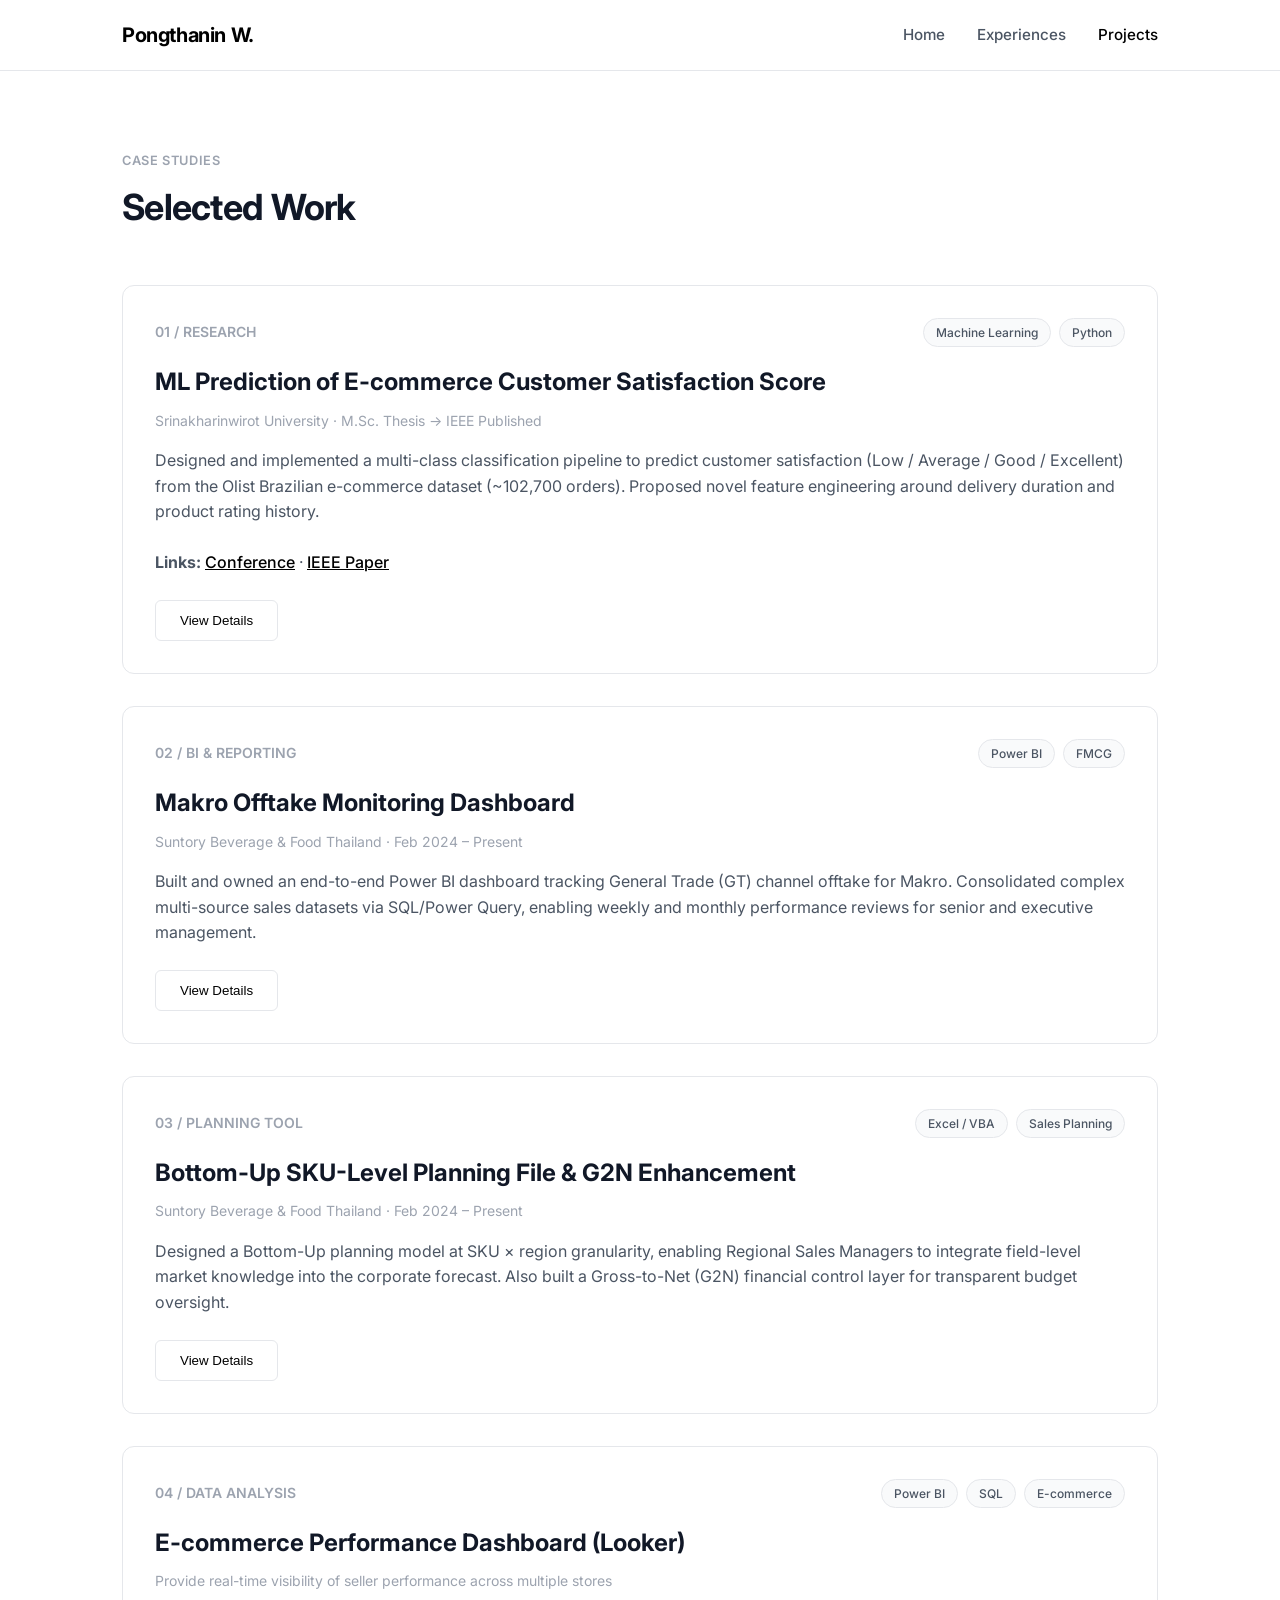
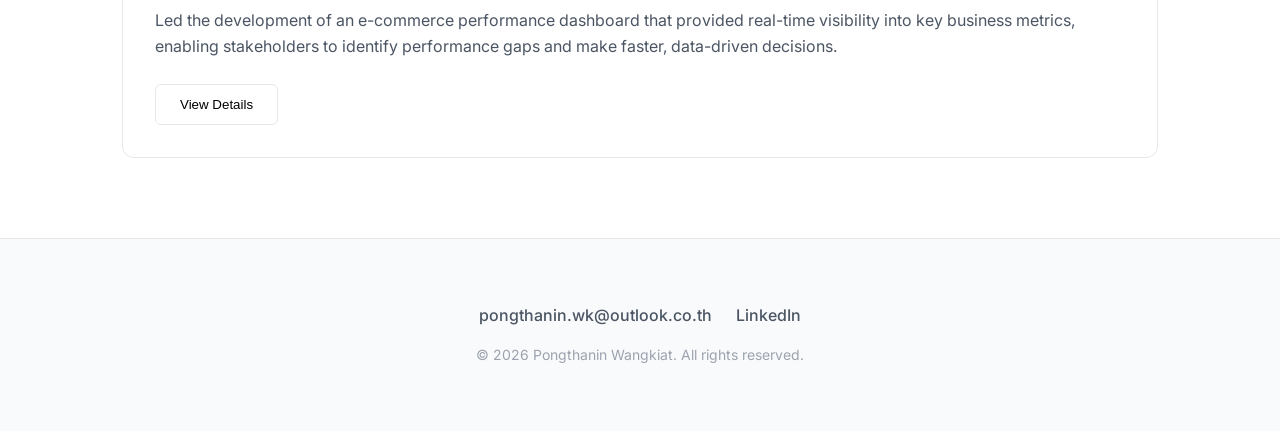
==== commit c1b9306f: "Update projects.html remove some point" ====
--- a/projects.html
+++ b/projects.html
@@ -106,7 +106,6 @@
             <span class="project-number">02 / BI & REPORTING</span>
             <div class="project-tags">
               <span class="tag">Power BI</span>
-              <span class="tag">SQL</span>
               <span class="tag">FMCG</span>
             </div>
           </div>
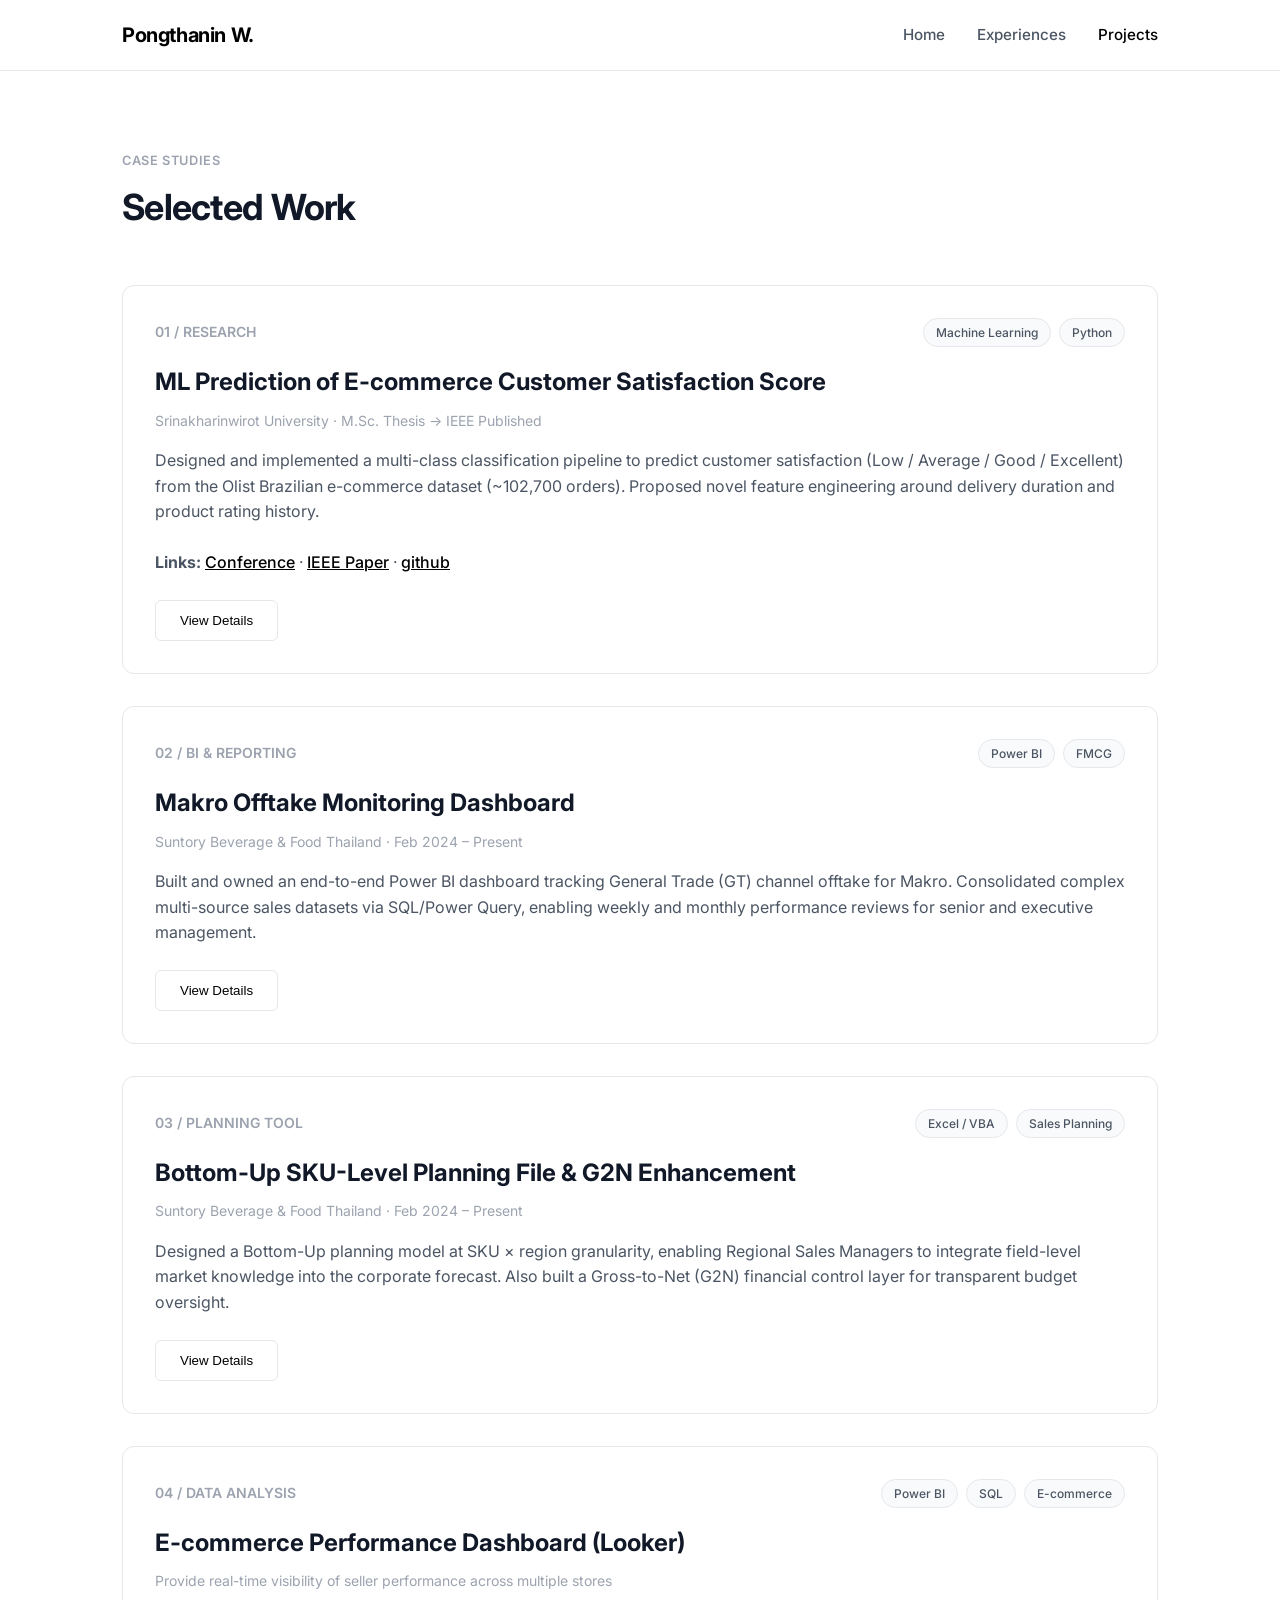
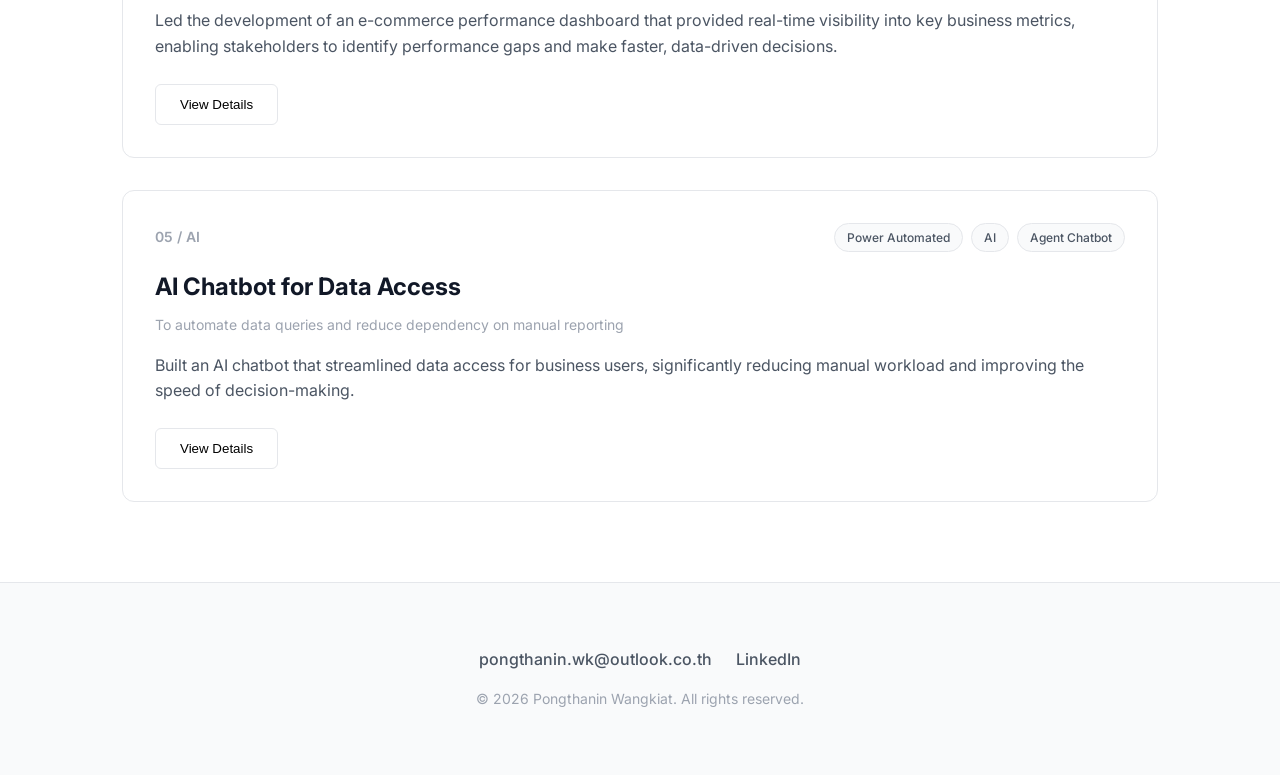
==== commit 3a6ba0f1: "Update projects.html Add new project" ====
--- a/projects.html
+++ b/projects.html
@@ -65,7 +65,9 @@
             <a href="https://icbir.tni.ac.th/2023/" target="_blank"
               style="color: var(--accent-color); font-weight: 500; text-decoration: underline;">Conference</a> ·
             <a href="https://ieeexplore.ieee.org/document/10147542/metrics#metrics" target="_blank"
-              style="color: var(--accent-color); font-weight: 500; text-decoration: underline;">IEEE Paper</a>
+              style="color: var(--accent-color); font-weight: 500; text-decoration: underline;">IEEE Paper</a> ·
+            <a href="https://github.com/PongNin/Final-master-project" target="_blank"
+              style="color: var(--accent-color); font-weight: 500; text-decoration: underline;">github</a>
           </p>
           <button class="btn btn-outline" onclick="toggleProject(this)">View Details</button>
 
@@ -228,7 +230,8 @@
           <h2 class="project-title">E-commerce Performance Dashboard (Looker)</h2>
           <div class="project-subtitle">Provide real-time visibility of seller performance across multiple stores</div>
           <p class="project-desc">
-            Led the development of an e-commerce performance dashboard that provided real-time visibility into key business metrics,
+            Led the development of an e-commerce performance dashboard that provided real-time visibility into key
+            business metrics,
             enabling stakeholders to identify performance gaps and make faster, data-driven decisions.
           </p>
           <button class="btn btn-outline" onclick="toggleProject(this)">View Details</button>
@@ -244,10 +247,10 @@
               </div>
               <div class="browser-content">
                 <div class="image-placeholder">
-                  <img src="A4.jpg" alt = "Overview shop performance">
-                </div>
-                <div class="image-placeholder">
-                  <img src="A5.jpg" alt = "Product performance">
+                  <img src="A4.jpg" alt="Overview shop performance">
+                </div>
+                <div class="image-placeholder">
+                  <img src="A5.jpg" alt="Product performance">
                 </div>
               </div>
             </div>
@@ -263,6 +266,62 @@
               <li>Enabled faster identification of underperforming sellers</li>
               <li>Supported campaign and budget optimization decisions</li>
               <li>Reduced manual reporting workload</li>
+            </ul>
+          </div>
+        </div>
+
+        <!-- PROJECT 5 -->
+        <div class="card">
+          <div class="project-meta">
+            <span class="project-number">05 / AI</span>
+            <div class="project-tags">
+              <span class="tag">Power Automated</span>
+              <span class="tag">AI</span>
+              <span class="tag">Agent Chatbot</span>
+            </div>
+          </div>
+          <h2 class="project-title">AI Chatbot for Data Access</h2>
+          <div class="project-subtitle">To automate data queries and reduce dependency on manual reporting</div>
+          <p class="project-desc">
+            Built an AI chatbot that streamlined data access for business users, significantly reducing manual workload
+            and improving the speed of decision-making.
+          </p>
+          <button class="btn btn-outline" onclick="toggleProject(this)">View Details</button>
+
+          <div class="card-detail">
+            <!-- Browser Mockup Dashboard Screenshot Placeholder -->
+            <div class="browser-mockup">
+              <div class="browser-header">
+                <div class="browser-dot close"></div>
+                <div class="browser-dot minify"></div>
+                <div class="browser-dot expand"></div>
+                <div class="browser-address-bar">portfolio.local/E-commerce (side project)</div>
+              </div>
+              <div class="browser-content">
+                <div class="image-placeholder">
+                  <img src="A6.jpg" alt="Real-time chatbot collector">
+                </div>
+                <div class="image-placeholder">
+                  <img src="A7.jpg" alt="Automated update">
+                </div>
+              </div>
+            </div>
+            <div class="project-metrics">
+              <div>
+                <div class="metric-label">Real time collecting</div>
+                <div class="metric-val">3000 Chat/day</div>
+              </div>
+              <div>
+                <div class="metric-label">Weely reporting</div>
+                <div class="metric-val">One time per week with graph</div>
+              </div>
+            </div>
+            <ul class="bullet-list">
+              <li>Natural language query for business users</li>
+              <li>Integration with internal data sources</li>
+              <li>Real-time response for key metrics</li>
+              <li>Reduced manual reporting workload</li>
+              <li>Improved speed of data access</li>
             </ul>
           </div>
         </div>
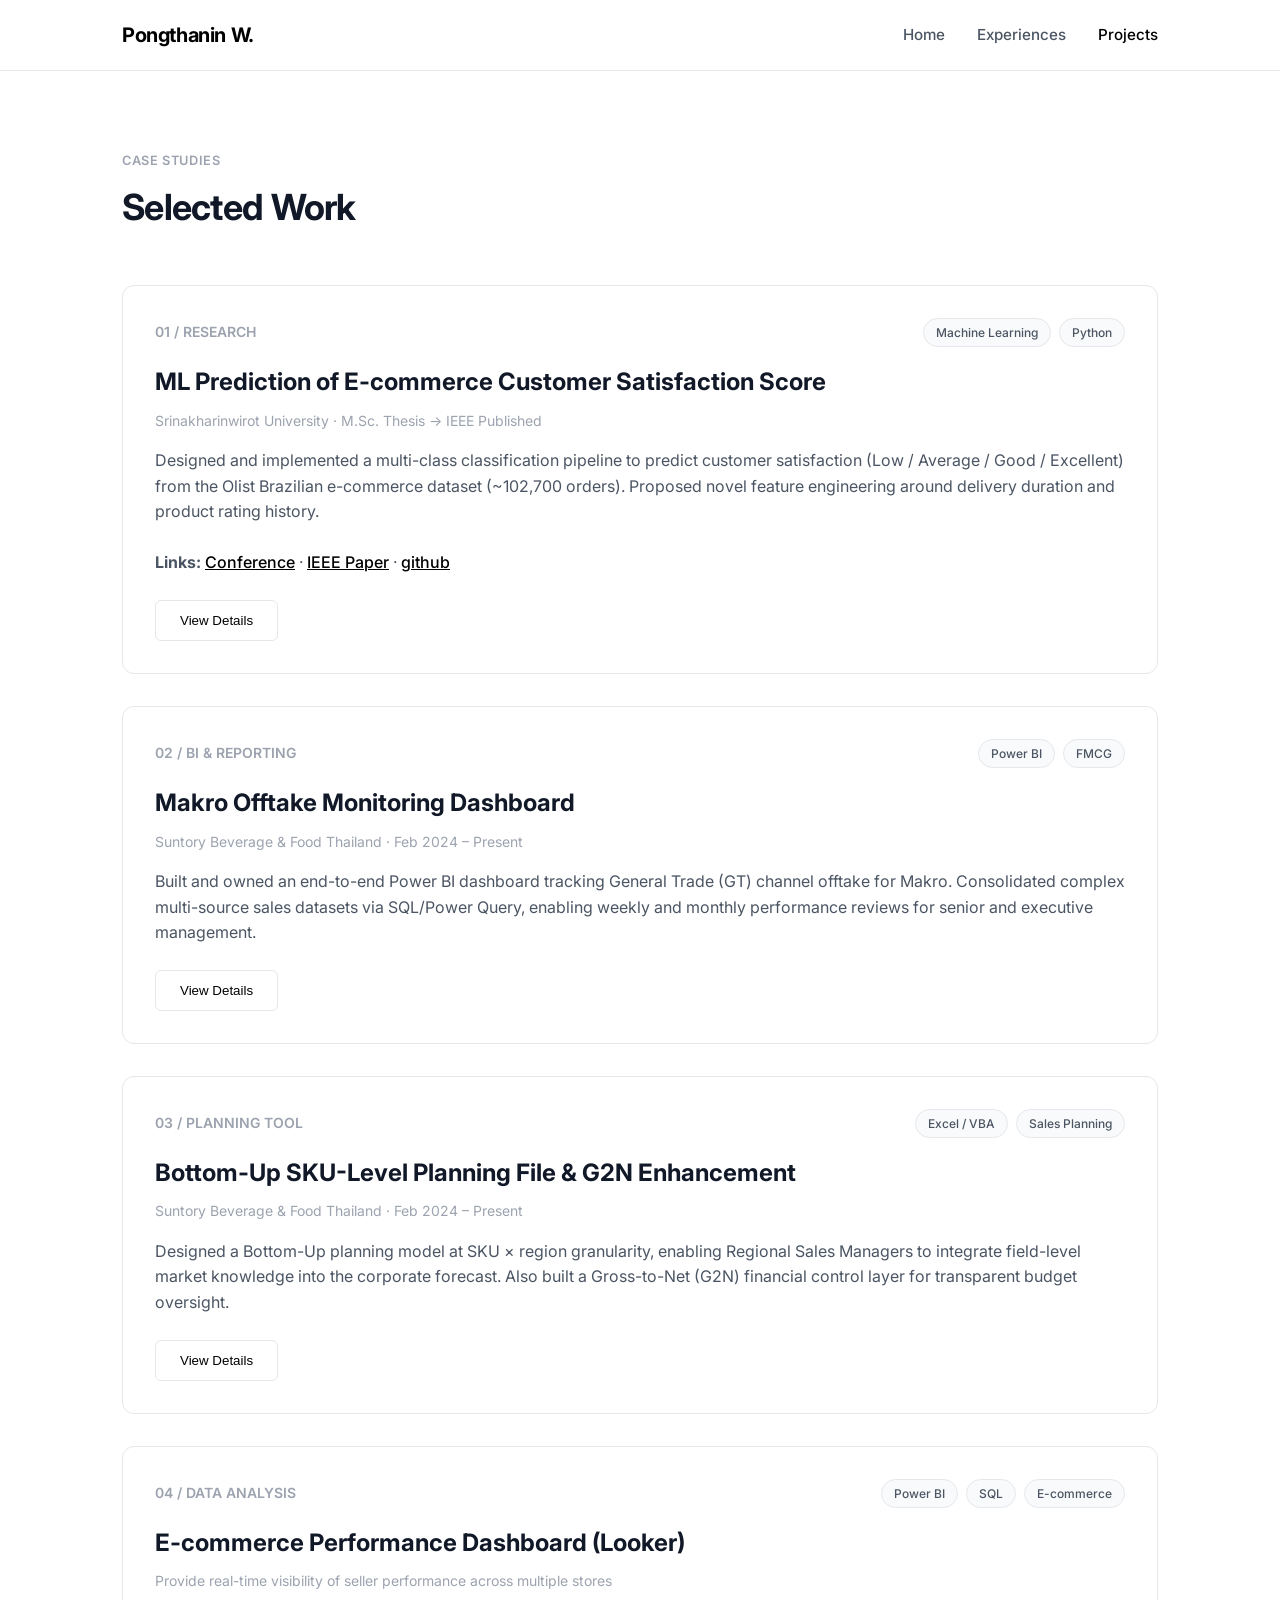
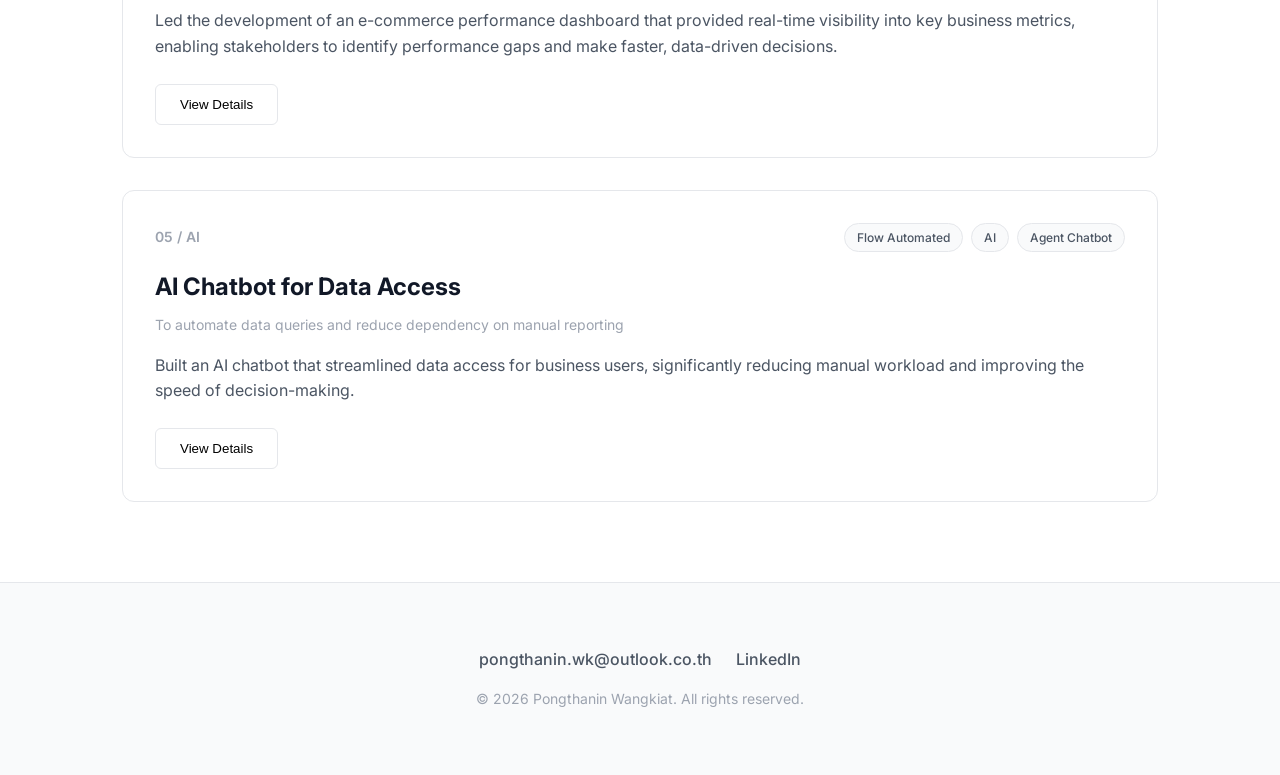
==== commit 9274de9c: "Update projects.html Adjust some word" ====
--- a/projects.html
+++ b/projects.html
@@ -275,7 +275,7 @@
           <div class="project-meta">
             <span class="project-number">05 / AI</span>
             <div class="project-tags">
-              <span class="tag">Power Automated</span>
+              <span class="tag">Flow Automated</span>
               <span class="tag">AI</span>
               <span class="tag">Agent Chatbot</span>
             </div>
